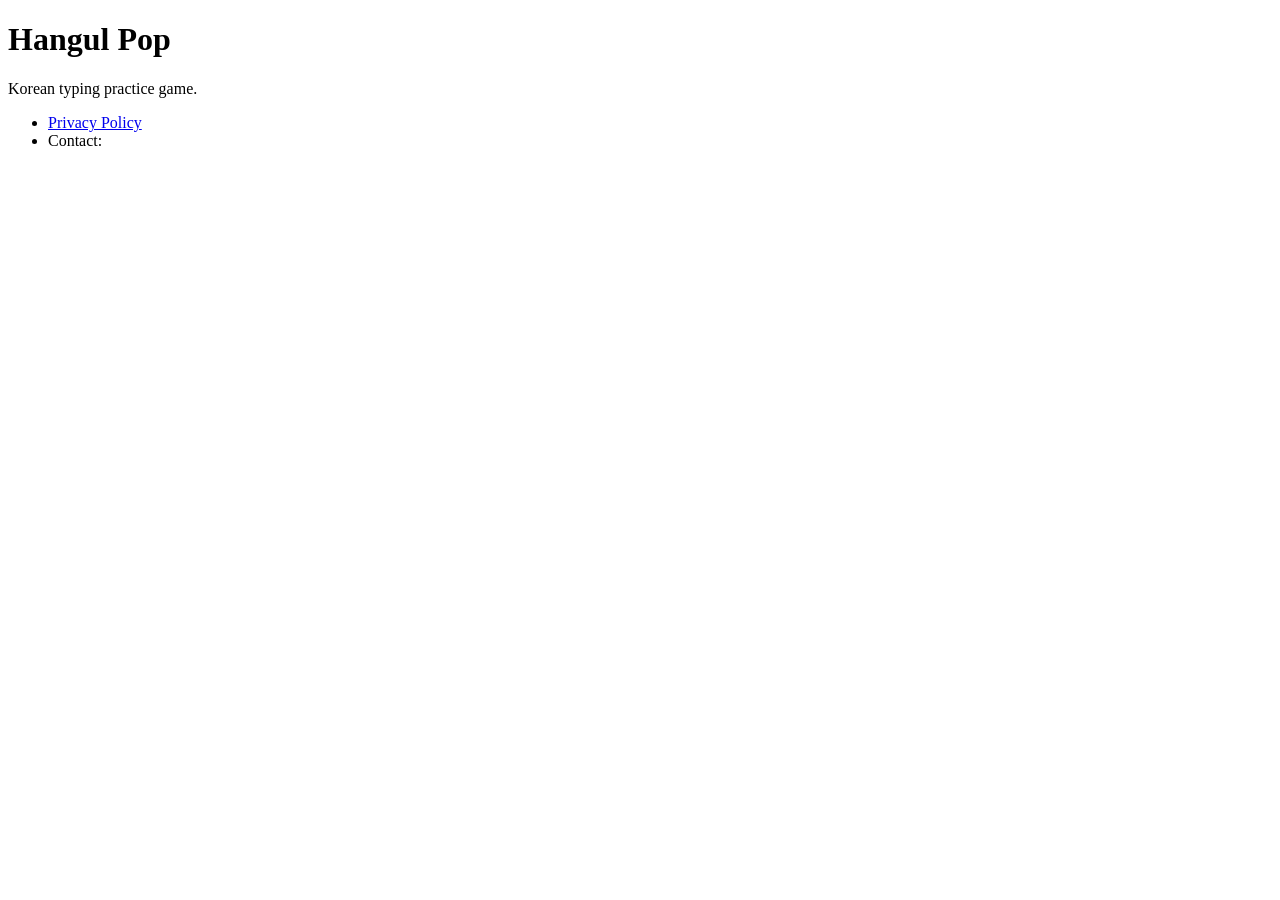
==== index.html @ 31fcd16d "Create index.html" ====
<!DOCTYPE html>
<html lang="en">
<head>
  <meta charset="utf-8">
  <meta name="viewport" content="width=device-width, initial-scale=1">
  <title>Hangul Pop — Support</title>
</head>
<body>
  <h1>Hangul Pop</h1>
  <p>Korean typing practice game.</p>
  <ul>
    <li><a href="privacy.html">Privacy Policy</a></li>
    <li>Contact: <!-- your email --></li>
  </ul>
</body>
</html>
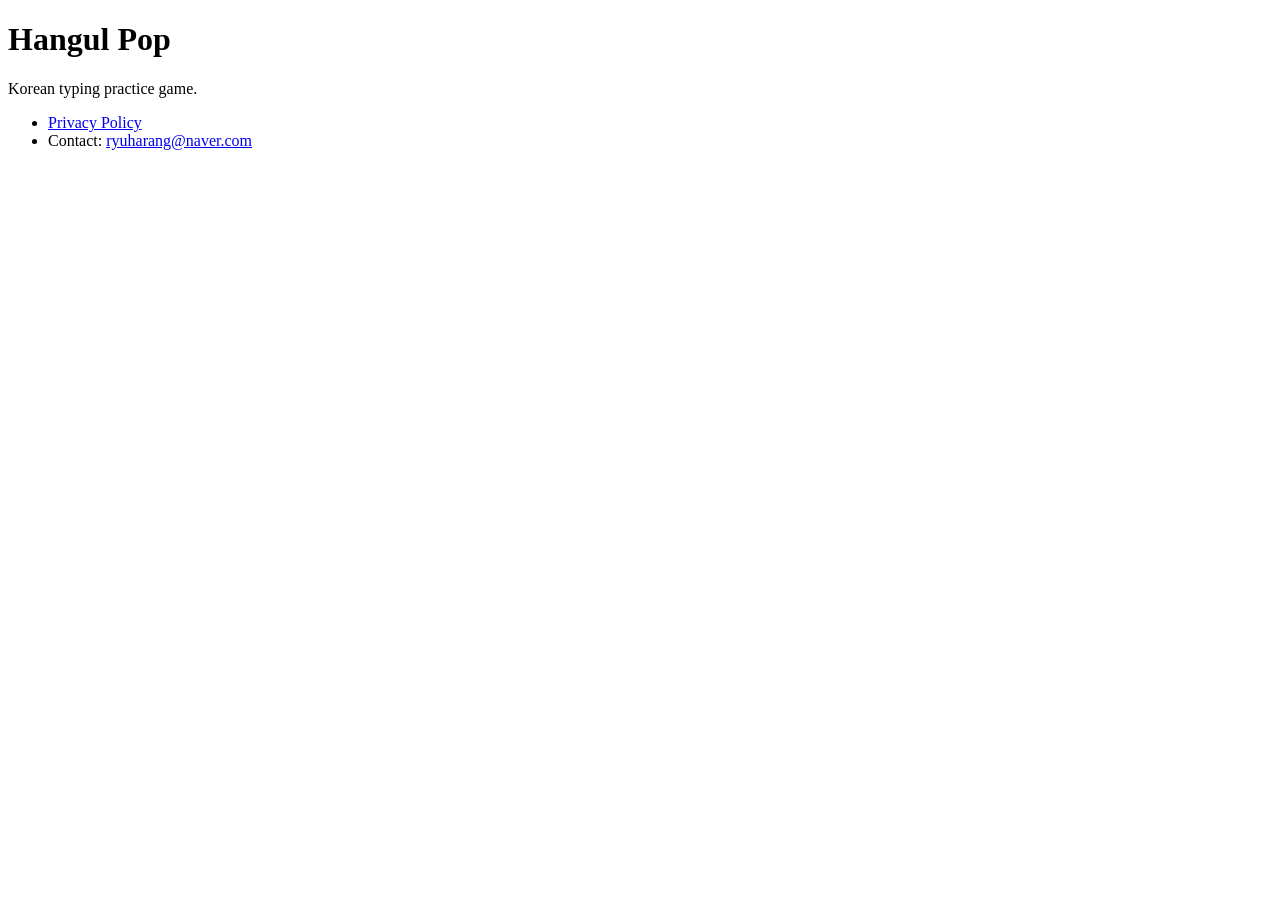
==== commit d67b3fb3: "Update index.html" ====
--- a/index.html
+++ b/index.html
@@ -10,7 +10,7 @@
   <p>Korean typing practice game.</p>
   <ul>
     <li><a href="privacy.html">Privacy Policy</a></li>
-    <li>Contact: <!-- your email --></li>
+    <li>Contact: <a href="mailto:ryuharang@naver.com">ryuharang@naver.com</a></li>
   </ul>
 </body>
 </html>
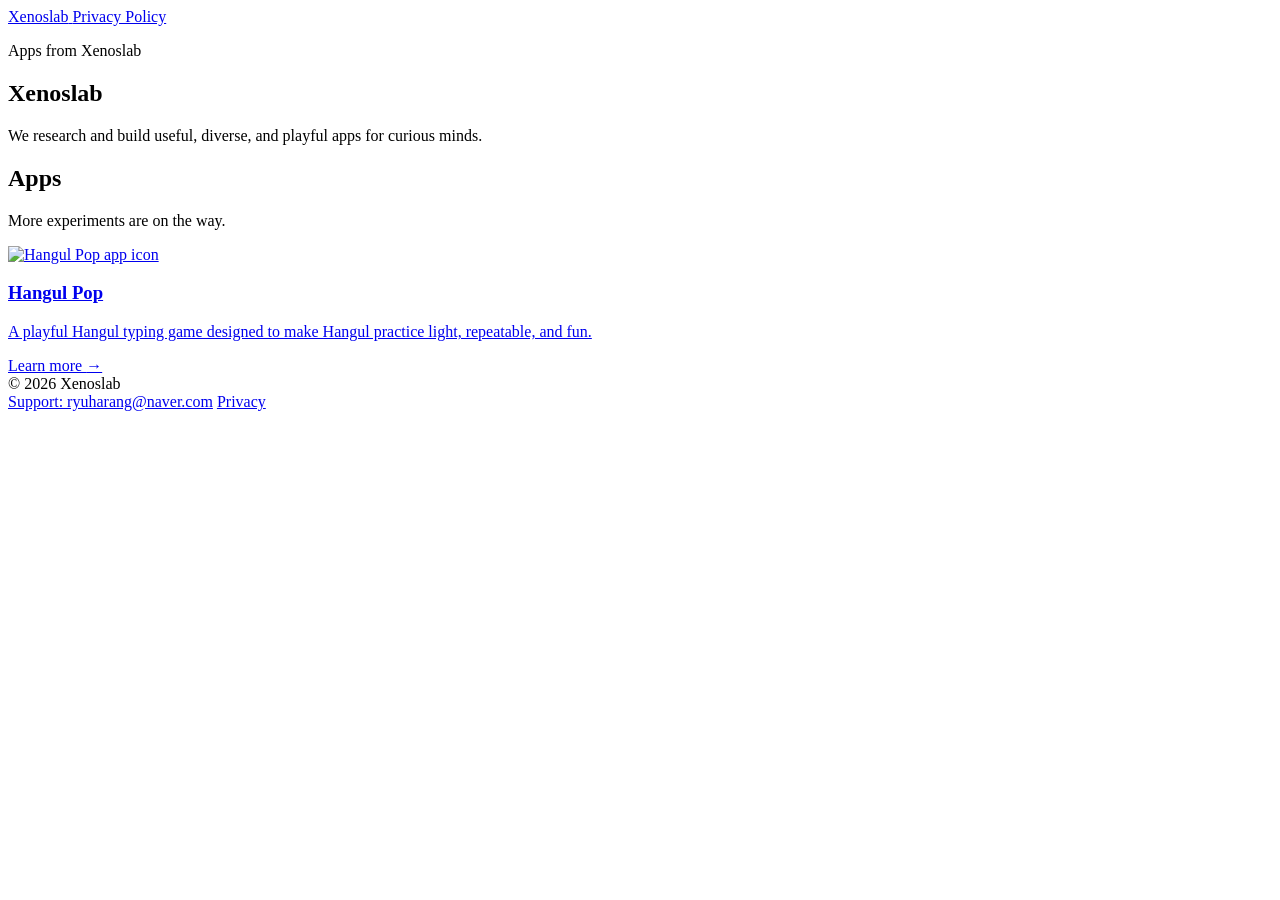
==== commit 41e268a8: "Update index.html" ====
--- a/index.html
+++ b/index.html
@@ -1,16 +1,60 @@
-<!DOCTYPE html>
+<!doctype html>
 <html lang="en">
 <head>
   <meta charset="utf-8">
   <meta name="viewport" content="width=device-width, initial-scale=1">
-  <title>Hangul Pop — Support</title>
+  <meta name="description" content="Xenoslab researches and builds useful, playful apps for curious minds.">
+  <title>Xenoslab</title>
+  <link rel="icon" href="assets/hangul-pop-icon.png">
+  <link rel="stylesheet" href="styles.css">
 </head>
 <body>
-  <h1>Hangul Pop</h1>
-  <p>Korean typing practice game.</p>
-  <ul>
-    <li><a href="privacy.html">Privacy Policy</a></li>
-    <li>Contact: <a href="mailto:ryuharang@naver.com">ryuharang@naver.com</a></li>
-  </ul>
+  <header class="site-header container" aria-label="Site header">
+    <a class="brand" href="index.html" aria-label="Xenoslab home">
+      <span class="brand-mark" aria-hidden="true"></span>
+      <span>Xenoslab</span>
+    </a>
+    <a class="header-link" href="privacy.html">Privacy Policy</a>
+  </header>
+
+  <main>
+    <section class="hero container">
+      <p class="eyebrow">Apps from Xenoslab</p>
+      <h1>Xenoslab</h1>
+      <p class="hero-copy">
+        We research and build useful, diverse, and playful apps for curious minds.
+      </p>
+    </section>
+
+    <section class="apps-section container" aria-labelledby="apps-title">
+      <div class="section-heading">
+        <h2 id="apps-title">Apps</h2>
+        <p class="section-note">More experiments are on the way.</p>
+      </div>
+
+      <div class="app-grid">
+        <a class="app-card" href="privacy.html" aria-label="Open Hangul Pop introduction and privacy policy">
+          <img class="app-icon" src="assets/hangul-pop-icon.png" alt="Hangul Pop app icon">
+          <h3>Hangul Pop</h3>
+          <p>
+            A playful Hangul typing game designed to make Hangul practice light, repeatable, and fun.
+          </p>
+          <div class="card-action" aria-hidden="true">
+            Learn more <span>→</span>
+          </div>
+        </a>
+      </div>
+    </section>
+  </main>
+
+  <footer class="site-footer">
+    <div class="footer-inner container">
+      <span>© 2026 Xenoslab</span>
+      <div class="footer-links">
+        <a class="email-link" href="mailto:ryuharang@naver.com">Support: ryuharang@naver.com</a>
+        <a class="footer-link" href="privacy.html">Privacy</a>
+      </div>
+    </div>
+  </footer>
 </body>
 </html>
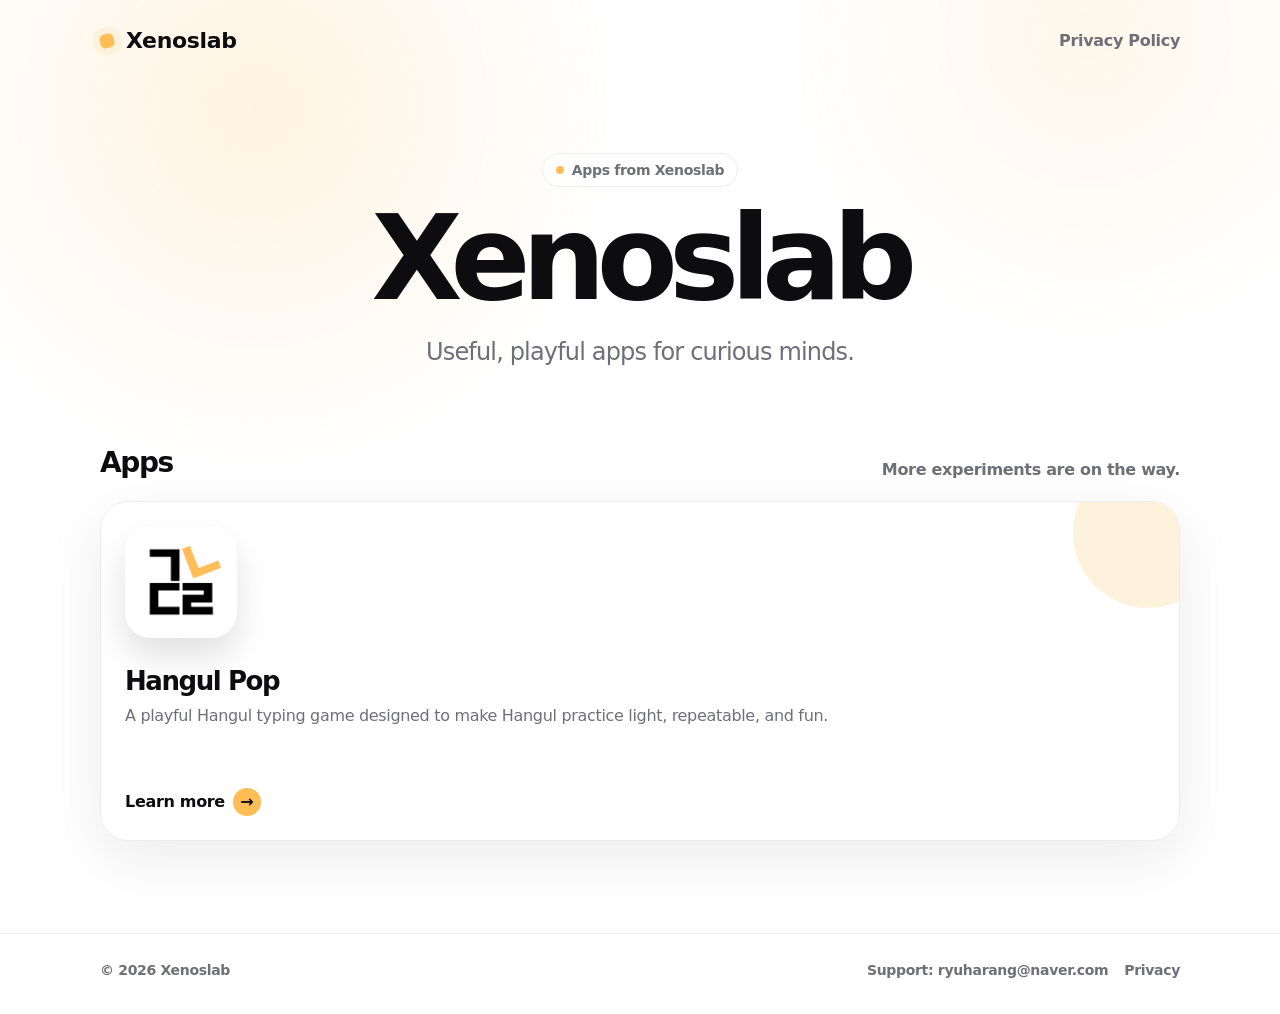
==== commit 0c2ae5fb: "Update index.html" ====
--- a/index.html
+++ b/index.html
@@ -22,7 +22,7 @@
       <p class="eyebrow">Apps from Xenoslab</p>
       <h1>Xenoslab</h1>
       <p class="hero-copy">
-        We research and build useful, diverse, and playful apps for curious minds.
+        Useful, playful apps for curious minds.
       </p>
     </section>
 
--- a/styles.css
+++ b/styles.css
@@ -0,0 +1,396 @@
+:root {
+  --bg: #ffffff;
+  --text: #0d0d0f;
+  --muted: #6f6f78;
+  --line: #ececf0;
+  --card: #f8f8fa;
+  --accent: #ffbd55;
+  --accent-soft: #fff2dc;
+  --radius-xl: 28px;
+  --radius-lg: 20px;
+  --shadow: 0 18px 60px rgba(0, 0, 0, 0.08);
+}
+
+* {
+  box-sizing: border-box;
+}
+
+html {
+  scroll-behavior: smooth;
+}
+
+body {
+  margin: 0;
+  background: var(--bg);
+  color: var(--text);
+  font-family: Inter, ui-sans-serif, system-ui, -apple-system, BlinkMacSystemFont, "Segoe UI", sans-serif;
+  letter-spacing: -0.02em;
+}
+
+body::before {
+  content: "";
+  position: fixed;
+  inset: 0;
+  pointer-events: none;
+  background:
+    radial-gradient(circle at 20% 12%, rgba(255, 189, 85, 0.18), transparent 28%),
+    radial-gradient(circle at 85% 4%, rgba(255, 189, 85, 0.12), transparent 22%);
+  z-index: -1;
+}
+
+a {
+  color: inherit;
+  text-decoration: none;
+}
+
+.container {
+  width: min(1080px, calc(100% - 40px));
+  margin: 0 auto;
+}
+
+.site-header {
+  display: flex;
+  align-items: center;
+  justify-content: space-between;
+  padding: 28px 0;
+}
+
+.brand {
+  display: inline-flex;
+  align-items: center;
+  gap: 12px;
+  font-weight: 800;
+  font-size: 22px;
+}
+
+.brand-mark {
+  width: 14px;
+  height: 14px;
+  border-radius: 5px;
+  background: var(--accent);
+  transform: rotate(-14deg);
+  box-shadow: 0 0 0 7px var(--accent-soft);
+}
+
+.header-link,
+.footer-link,
+.email-link {
+  color: var(--muted);
+  font-weight: 650;
+  transition: color 160ms ease, transform 160ms ease;
+}
+
+.header-link:hover,
+.footer-link:hover,
+.email-link:hover {
+  color: var(--text);
+}
+
+.hero {
+  padding: 72px 0 56px;
+  text-align: center;
+}
+
+.eyebrow {
+  display: inline-flex;
+  align-items: center;
+  gap: 8px;
+  margin: 0 0 18px;
+  padding: 8px 13px;
+  border: 1px solid var(--line);
+  border-radius: 999px;
+  background: rgba(255, 255, 255, 0.72);
+  color: var(--muted);
+  font-size: 14px;
+  font-weight: 700;
+}
+
+.eyebrow::before {
+  content: "";
+  width: 8px;
+  height: 8px;
+  border-radius: 999px;
+  background: var(--accent);
+}
+
+h1 {
+  margin: 0;
+  font-size: clamp(56px, 10vw, 118px);
+  line-height: 0.9;
+  font-weight: 900;
+  letter-spacing: -0.075em;
+}
+
+.hero-copy {
+  width: min(660px, 100%);
+  margin: 24px auto 0;
+  color: var(--muted);
+  font-size: clamp(19px, 2.4vw, 24px);
+  line-height: 1.45;
+  letter-spacing: -0.035em;
+}
+
+.apps-section {
+  padding: 20px 0 92px;
+}
+
+.section-heading {
+  display: flex;
+  align-items: end;
+  justify-content: space-between;
+  gap: 20px;
+  margin-bottom: 22px;
+}
+
+.section-heading h2 {
+  margin: 0;
+  font-size: 28px;
+  letter-spacing: -0.05em;
+}
+
+.section-note {
+  margin: 0;
+  color: var(--muted);
+  font-weight: 650;
+}
+
+.app-grid {
+  display: grid;
+  grid-template-columns: repeat(auto-fit, minmax(230px, 1fr));
+  gap: 18px;
+}
+
+.app-card {
+  position: relative;
+  display: flex;
+  flex-direction: column;
+  min-height: 340px;
+  padding: 24px;
+  border: 1px solid var(--line);
+  border-radius: var(--radius-xl);
+  background: rgba(255, 255, 255, 0.82);
+  box-shadow: var(--shadow);
+  overflow: hidden;
+  transition: transform 180ms ease, border-color 180ms ease, box-shadow 180ms ease;
+}
+
+.app-card:hover {
+  transform: translateY(-4px);
+  border-color: rgba(255, 189, 85, 0.7);
+  box-shadow: 0 24px 70px rgba(0, 0, 0, 0.11);
+}
+
+.app-card::after {
+  content: "";
+  position: absolute;
+  right: -44px;
+  top: -44px;
+  width: 150px;
+  height: 150px;
+  border-radius: 999px;
+  background: var(--accent-soft);
+  z-index: 0;
+}
+
+.app-icon {
+  position: relative;
+  z-index: 1;
+  width: 112px;
+  height: 112px;
+  border-radius: 26px;
+  box-shadow: 0 18px 34px rgba(0, 0, 0, 0.12);
+}
+
+.app-card h3 {
+  position: relative;
+  z-index: 1;
+  margin: 28px 0 8px;
+  font-size: 26px;
+  letter-spacing: -0.055em;
+}
+
+.app-card p {
+  position: relative;
+  z-index: 1;
+  margin: 0;
+  color: var(--muted);
+  font-size: 16px;
+  line-height: 1.55;
+}
+
+.card-action {
+  position: relative;
+  z-index: 1;
+  margin-top: auto;
+  display: inline-flex;
+  align-items: center;
+  gap: 8px;
+  padding-top: 28px;
+  font-weight: 800;
+}
+
+.card-action span {
+  display: inline-grid;
+  place-items: center;
+  width: 28px;
+  height: 28px;
+  border-radius: 999px;
+  background: var(--accent);
+}
+
+.site-footer {
+  border-top: 1px solid var(--line);
+  padding: 28px 0 36px;
+}
+
+.footer-inner {
+  display: flex;
+  align-items: center;
+  justify-content: space-between;
+  gap: 18px;
+  color: var(--muted);
+  font-size: 14px;
+  font-weight: 650;
+}
+
+.footer-links {
+  display: flex;
+  gap: 16px;
+  align-items: center;
+}
+
+.page-hero {
+  padding: 48px 0 32px;
+}
+
+.back-link {
+  display: inline-flex;
+  margin-bottom: 28px;
+  color: var(--muted);
+  font-weight: 750;
+}
+
+.product-intro {
+  display: grid;
+  grid-template-columns: 132px 1fr;
+  gap: 28px;
+  align-items: center;
+  padding: 28px;
+  border: 1px solid var(--line);
+  border-radius: var(--radius-xl);
+  background: rgba(255, 255, 255, 0.86);
+  box-shadow: var(--shadow);
+}
+
+.product-intro img {
+  width: 132px;
+  height: 132px;
+  border-radius: 30px;
+  box-shadow: 0 18px 34px rgba(0, 0, 0, 0.12);
+}
+
+.product-intro h1 {
+  font-size: clamp(42px, 7vw, 78px);
+  letter-spacing: -0.065em;
+}
+
+.product-intro p {
+  margin: 16px 0 0;
+  color: var(--muted);
+  font-size: 18px;
+  line-height: 1.6;
+}
+
+.policy {
+  padding: 26px 0 80px;
+}
+
+.policy-card {
+  padding: 34px;
+  border: 1px solid var(--line);
+  border-radius: var(--radius-xl);
+  background: rgba(255, 255, 255, 0.9);
+}
+
+.policy-card h2 {
+  margin: 0 0 8px;
+  font-size: 34px;
+  letter-spacing: -0.055em;
+}
+
+.updated {
+  margin: 0 0 28px;
+  color: var(--muted);
+  font-weight: 700;
+}
+
+.policy-section {
+  padding: 22px 0;
+  border-top: 1px solid var(--line);
+}
+
+.policy-section:first-of-type {
+  border-top: 0;
+}
+
+.policy-section h3 {
+  margin: 0 0 12px;
+  font-size: 20px;
+  letter-spacing: -0.035em;
+}
+
+.policy-section p,
+.policy-section li {
+  color: var(--muted);
+  line-height: 1.7;
+}
+
+.policy-section ul {
+  margin: 0;
+  padding-left: 20px;
+}
+
+.korean-policy {
+  margin-top: 34px;
+  padding-top: 34px;
+  border-top: 2px solid var(--text);
+}
+
+@media (max-width: 720px) {
+  .container {
+    width: min(100% - 28px, 1080px);
+  }
+
+  .site-header {
+    padding: 22px 0;
+  }
+
+  .hero {
+    padding: 50px 0 40px;
+  }
+
+  .section-heading,
+  .footer-inner {
+    align-items: flex-start;
+    flex-direction: column;
+  }
+
+  .app-card {
+    min-height: 310px;
+  }
+
+  .product-intro {
+    grid-template-columns: 1fr;
+    padding: 22px;
+  }
+
+  .product-intro img {
+    width: 110px;
+    height: 110px;
+    border-radius: 26px;
+  }
+
+  .policy-card {
+    padding: 24px;
+  }
+}
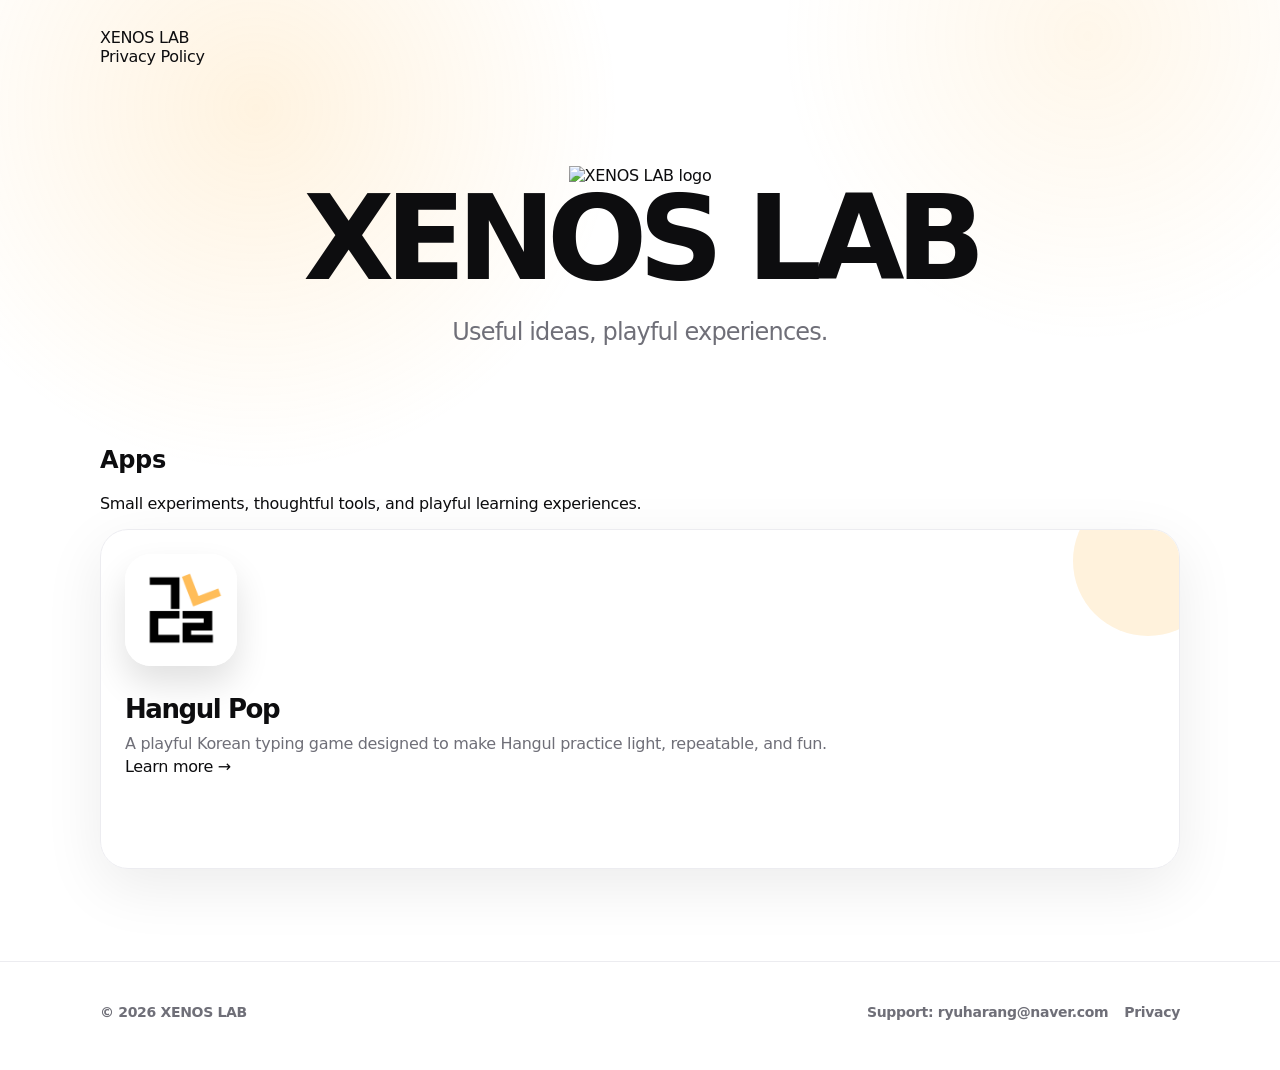
==== commit a42af780: "Update index.html" ====
--- a/index.html
+++ b/index.html
@@ -3,56 +3,61 @@
 <head>
   <meta charset="utf-8">
   <meta name="viewport" content="width=device-width, initial-scale=1">
-  <meta name="description" content="Xenoslab researches and builds useful, playful apps for curious minds.">
-  <title>Xenoslab</title>
+  <title>XENOS LAB</title>
+  <meta name="description" content="XENOS LAB builds useful, playful apps in a clean and thoughtful way.">
   <link rel="icon" href="assets/hangul-pop-icon.png">
-  <link rel="stylesheet" href="styles.css">
+  <link rel="stylesheet" href="style.css">
 </head>
 <body>
-  <header class="site-header container" aria-label="Site header">
-    <a class="brand" href="index.html" aria-label="Xenoslab home">
-      <span class="brand-mark" aria-hidden="true"></span>
-      <span>Xenoslab</span>
-    </a>
-    <a class="header-link" href="privacy.html">Privacy Policy</a>
+  <header class="site-header">
+    <div class="container header-inner">
+      <a class="brand-text" href="index.html">XENOS LAB</a>
+      <nav class="header-nav">
+        <a href="privacy.html">Privacy Policy</a>
+      </nav>
+    </div>
   </header>
 
   <main>
-    <section class="hero container">
-      <p class="eyebrow">Apps from Xenoslab</p>
-      <h1>Xenoslab</h1>
-      <p class="hero-copy">
-        Useful, playful apps for curious minds.
-      </p>
+    <section class="hero">
+      <div class="container hero-inner">
+        <img class="hero-logo" src="assets/xenoslab-logo.png" alt="XENOS LAB logo">
+        <h1>XENOS LAB</h1>
+        <p class="hero-copy">
+          Useful ideas, playful experiences.
+        </p>
+      </div>
     </section>
 
-    <section class="apps-section container" aria-labelledby="apps-title">
-      <div class="section-heading">
-        <h2 id="apps-title">Apps</h2>
-        <p class="section-note">More experiments are on the way.</p>
-      </div>
+    <section class="apps-section">
+      <div class="container">
+        <div class="section-head">
+          <h2>Apps</h2>
+          <p>Small experiments, thoughtful tools, and playful learning experiences.</p>
+        </div>
 
-      <div class="app-grid">
-        <a class="app-card" href="privacy.html" aria-label="Open Hangul Pop introduction and privacy policy">
-          <img class="app-icon" src="assets/hangul-pop-icon.png" alt="Hangul Pop app icon">
-          <h3>Hangul Pop</h3>
-          <p>
-            A playful Hangul typing game designed to make Hangul practice light, repeatable, and fun.
-          </p>
-          <div class="card-action" aria-hidden="true">
-            Learn more <span>→</span>
-          </div>
-        </a>
+        <div class="apps-grid">
+          <a class="app-card" href="privacy.html" aria-label="Open Hangul Pop">
+            <img class="app-icon" src="assets/hangul-pop-icon.png" alt="Hangul Pop app icon">
+            <div class="app-card-body">
+              <h3>Hangul Pop</h3>
+              <p>
+                A playful Korean typing game designed to make Hangul practice light, repeatable, and fun.
+              </p>
+              <span class="card-link">Learn more →</span>
+            </div>
+          </a>
+        </div>
       </div>
     </section>
   </main>
 
   <footer class="site-footer">
-    <div class="footer-inner container">
-      <span>© 2026 Xenoslab</span>
+    <div class="container footer-inner">
+      <p>© 2026 XENOS LAB</p>
       <div class="footer-links">
-        <a class="email-link" href="mailto:ryuharang@naver.com">Support: ryuharang@naver.com</a>
-        <a class="footer-link" href="privacy.html">Privacy</a>
+        <a href="mailto:ryuharang@naver.com">Support: ryuharang@naver.com</a>
+        <a href="privacy.html">Privacy</a>
       </div>
     </div>
   </footer>
--- a/style.css
+++ b/style.css
@@ -0,0 +1,396 @@
+:root {
+  --bg: #ffffff;
+  --text: #0d0d0f;
+  --muted: #6f6f78;
+  --line: #ececf0;
+  --card: #f8f8fa;
+  --accent: #ffbd55;
+  --accent-soft: #fff2dc;
+  --radius-xl: 28px;
+  --radius-lg: 20px;
+  --shadow: 0 18px 60px rgba(0, 0, 0, 0.08);
+}
+
+* {
+  box-sizing: border-box;
+}
+
+html {
+  scroll-behavior: smooth;
+}
+
+body {
+  margin: 0;
+  background: var(--bg);
+  color: var(--text);
+  font-family: Inter, ui-sans-serif, system-ui, -apple-system, BlinkMacSystemFont, "Segoe UI", sans-serif;
+  letter-spacing: -0.02em;
+}
+
+body::before {
+  content: "";
+  position: fixed;
+  inset: 0;
+  pointer-events: none;
+  background:
+    radial-gradient(circle at 20% 12%, rgba(255, 189, 85, 0.18), transparent 28%),
+    radial-gradient(circle at 85% 4%, rgba(255, 189, 85, 0.12), transparent 22%);
+  z-index: -1;
+}
+
+a {
+  color: inherit;
+  text-decoration: none;
+}
+
+.container {
+  width: min(1080px, calc(100% - 40px));
+  margin: 0 auto;
+}
+
+.site-header {
+  display: flex;
+  align-items: center;
+  justify-content: space-between;
+  padding: 28px 0;
+}
+
+.brand {
+  display: inline-flex;
+  align-items: center;
+  gap: 12px;
+  font-weight: 800;
+  font-size: 22px;
+}
+
+.brand-mark {
+  width: 14px;
+  height: 14px;
+  border-radius: 5px;
+  background: var(--accent);
+  transform: rotate(-14deg);
+  box-shadow: 0 0 0 7px var(--accent-soft);
+}
+
+.header-link,
+.footer-link,
+.email-link {
+  color: var(--muted);
+  font-weight: 650;
+  transition: color 160ms ease, transform 160ms ease;
+}
+
+.header-link:hover,
+.footer-link:hover,
+.email-link:hover {
+  color: var(--text);
+}
+
+.hero {
+  padding: 72px 0 56px;
+  text-align: center;
+}
+
+.eyebrow {
+  display: inline-flex;
+  align-items: center;
+  gap: 8px;
+  margin: 0 0 18px;
+  padding: 8px 13px;
+  border: 1px solid var(--line);
+  border-radius: 999px;
+  background: rgba(255, 255, 255, 0.72);
+  color: var(--muted);
+  font-size: 14px;
+  font-weight: 700;
+}
+
+.eyebrow::before {
+  content: "";
+  width: 8px;
+  height: 8px;
+  border-radius: 999px;
+  background: var(--accent);
+}
+
+h1 {
+  margin: 0;
+  font-size: clamp(56px, 10vw, 118px);
+  line-height: 0.9;
+  font-weight: 900;
+  letter-spacing: -0.075em;
+}
+
+.hero-copy {
+  width: min(660px, 100%);
+  margin: 24px auto 0;
+  color: var(--muted);
+  font-size: clamp(19px, 2.4vw, 24px);
+  line-height: 1.45;
+  letter-spacing: -0.035em;
+}
+
+.apps-section {
+  padding: 20px 0 92px;
+}
+
+.section-heading {
+  display: flex;
+  align-items: end;
+  justify-content: space-between;
+  gap: 20px;
+  margin-bottom: 22px;
+}
+
+.section-heading h2 {
+  margin: 0;
+  font-size: 28px;
+  letter-spacing: -0.05em;
+}
+
+.section-note {
+  margin: 0;
+  color: var(--muted);
+  font-weight: 650;
+}
+
+.app-grid {
+  display: grid;
+  grid-template-columns: repeat(auto-fit, minmax(230px, 1fr));
+  gap: 18px;
+}
+
+.app-card {
+  position: relative;
+  display: flex;
+  flex-direction: column;
+  min-height: 340px;
+  padding: 24px;
+  border: 1px solid var(--line);
+  border-radius: var(--radius-xl);
+  background: rgba(255, 255, 255, 0.82);
+  box-shadow: var(--shadow);
+  overflow: hidden;
+  transition: transform 180ms ease, border-color 180ms ease, box-shadow 180ms ease;
+}
+
+.app-card:hover {
+  transform: translateY(-4px);
+  border-color: rgba(255, 189, 85, 0.7);
+  box-shadow: 0 24px 70px rgba(0, 0, 0, 0.11);
+}
+
+.app-card::after {
+  content: "";
+  position: absolute;
+  right: -44px;
+  top: -44px;
+  width: 150px;
+  height: 150px;
+  border-radius: 999px;
+  background: var(--accent-soft);
+  z-index: 0;
+}
+
+.app-icon {
+  position: relative;
+  z-index: 1;
+  width: 112px;
+  height: 112px;
+  border-radius: 26px;
+  box-shadow: 0 18px 34px rgba(0, 0, 0, 0.12);
+}
+
+.app-card h3 {
+  position: relative;
+  z-index: 1;
+  margin: 28px 0 8px;
+  font-size: 26px;
+  letter-spacing: -0.055em;
+}
+
+.app-card p {
+  position: relative;
+  z-index: 1;
+  margin: 0;
+  color: var(--muted);
+  font-size: 16px;
+  line-height: 1.55;
+}
+
+.card-action {
+  position: relative;
+  z-index: 1;
+  margin-top: auto;
+  display: inline-flex;
+  align-items: center;
+  gap: 8px;
+  padding-top: 28px;
+  font-weight: 800;
+}
+
+.card-action span {
+  display: inline-grid;
+  place-items: center;
+  width: 28px;
+  height: 28px;
+  border-radius: 999px;
+  background: var(--accent);
+}
+
+.site-footer {
+  border-top: 1px solid var(--line);
+  padding: 28px 0 36px;
+}
+
+.footer-inner {
+  display: flex;
+  align-items: center;
+  justify-content: space-between;
+  gap: 18px;
+  color: var(--muted);
+  font-size: 14px;
+  font-weight: 650;
+}
+
+.footer-links {
+  display: flex;
+  gap: 16px;
+  align-items: center;
+}
+
+.page-hero {
+  padding: 48px 0 32px;
+}
+
+.back-link {
+  display: inline-flex;
+  margin-bottom: 28px;
+  color: var(--muted);
+  font-weight: 750;
+}
+
+.product-intro {
+  display: grid;
+  grid-template-columns: 132px 1fr;
+  gap: 28px;
+  align-items: center;
+  padding: 28px;
+  border: 1px solid var(--line);
+  border-radius: var(--radius-xl);
+  background: rgba(255, 255, 255, 0.86);
+  box-shadow: var(--shadow);
+}
+
+.product-intro img {
+  width: 132px;
+  height: 132px;
+  border-radius: 30px;
+  box-shadow: 0 18px 34px rgba(0, 0, 0, 0.12);
+}
+
+.product-intro h1 {
+  font-size: clamp(42px, 7vw, 78px);
+  letter-spacing: -0.065em;
+}
+
+.product-intro p {
+  margin: 16px 0 0;
+  color: var(--muted);
+  font-size: 18px;
+  line-height: 1.6;
+}
+
+.policy {
+  padding: 26px 0 80px;
+}
+
+.policy-card {
+  padding: 34px;
+  border: 1px solid var(--line);
+  border-radius: var(--radius-xl);
+  background: rgba(255, 255, 255, 0.9);
+}
+
+.policy-card h2 {
+  margin: 0 0 8px;
+  font-size: 34px;
+  letter-spacing: -0.055em;
+}
+
+.updated {
+  margin: 0 0 28px;
+  color: var(--muted);
+  font-weight: 700;
+}
+
+.policy-section {
+  padding: 22px 0;
+  border-top: 1px solid var(--line);
+}
+
+.policy-section:first-of-type {
+  border-top: 0;
+}
+
+.policy-section h3 {
+  margin: 0 0 12px;
+  font-size: 20px;
+  letter-spacing: -0.035em;
+}
+
+.policy-section p,
+.policy-section li {
+  color: var(--muted);
+  line-height: 1.7;
+}
+
+.policy-section ul {
+  margin: 0;
+  padding-left: 20px;
+}
+
+.korean-policy {
+  margin-top: 34px;
+  padding-top: 34px;
+  border-top: 2px solid var(--text);
+}
+
+@media (max-width: 720px) {
+  .container {
+    width: min(100% - 28px, 1080px);
+  }
+
+  .site-header {
+    padding: 22px 0;
+  }
+
+  .hero {
+    padding: 50px 0 40px;
+  }
+
+  .section-heading,
+  .footer-inner {
+    align-items: flex-start;
+    flex-direction: column;
+  }
+
+  .app-card {
+    min-height: 310px;
+  }
+
+  .product-intro {
+    grid-template-columns: 1fr;
+    padding: 22px;
+  }
+
+  .product-intro img {
+    width: 110px;
+    height: 110px;
+    border-radius: 26px;
+  }
+
+  .policy-card {
+    padding: 24px;
+  }
+}
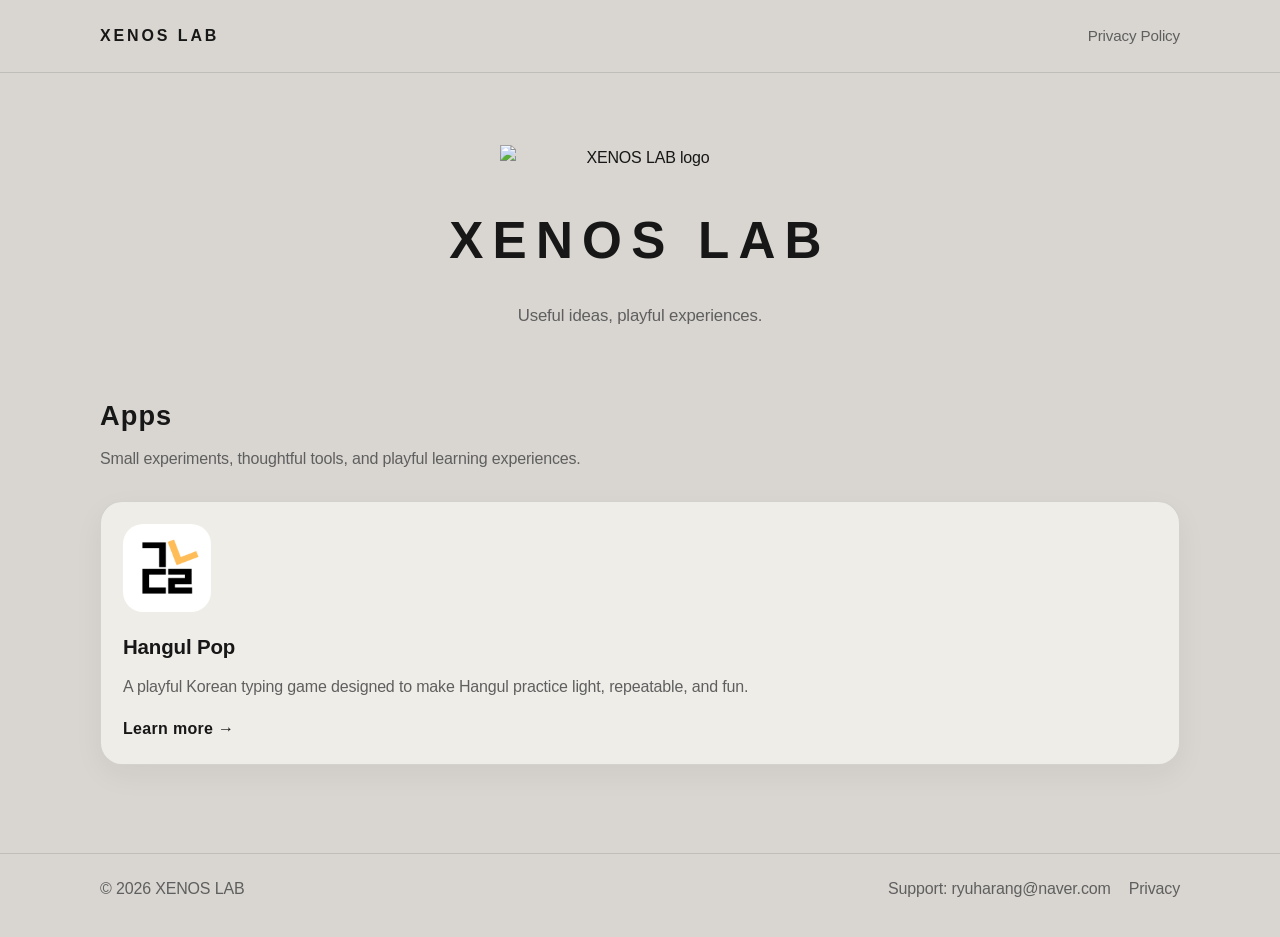
==== commit 16335952: "Update index.html" ====
--- a/index.html
+++ b/index.html
@@ -6,7 +6,7 @@
   <title>XENOS LAB</title>
   <meta name="description" content="XENOS LAB builds useful, playful apps in a clean and thoughtful way.">
   <link rel="icon" href="assets/hangul-pop-icon.png">
-  <link rel="stylesheet" href="style.css">
+  <link rel="stylesheet" href="styles.css">
 </head>
 <body>
   <header class="site-header">
--- a/styles.css
+++ b/styles.css
@@ -0,0 +1,338 @@
+:root {
+  --bg: #d9d6d1;
+  --surface: #e5e2dd;
+  --surface-2: #efede8;
+  --text: #171717;
+  --muted: #5f5f5f;
+  --line: rgba(23, 23, 23, 0.12);
+  --line-strong: rgba(23, 23, 23, 0.22);
+  --shadow: 0 10px 30px rgba(0, 0, 0, 0.05);
+  --radius: 22px;
+  --max-width: 1080px;
+}
+
+* {
+  box-sizing: border-box;
+}
+
+html {
+  scroll-behavior: smooth;
+}
+
+body {
+  margin: 0;
+  background: var(--bg);
+  color: var(--text);
+  font-family:
+    "Apple SD Gothic Neo",
+    "Malgun Gothic",
+    "Noto Sans KR",
+    "Segoe UI",
+    Arial,
+    sans-serif;
+  line-height: 1.65;
+  letter-spacing: -0.01em;
+}
+
+img {
+  display: block;
+  max-width: 100%;
+}
+
+a {
+  color: inherit;
+  text-decoration: none;
+}
+
+.container {
+  width: min(calc(100% - 48px), var(--max-width));
+  margin: 0 auto;
+}
+
+/* Header */
+.site-header {
+  position: sticky;
+  top: 0;
+  z-index: 20;
+  background: rgba(217, 214, 209, 0.88);
+  backdrop-filter: blur(10px);
+  border-bottom: 1px solid var(--line);
+}
+
+.header-inner {
+  display: flex;
+  align-items: center;
+  justify-content: space-between;
+  min-height: 72px;
+}
+
+.brand-text {
+  font-size: 1rem;
+  font-weight: 700;
+  letter-spacing: 0.18em;
+}
+
+.header-nav {
+  display: flex;
+  gap: 20px;
+}
+
+.header-nav a {
+  font-size: 0.95rem;
+  color: var(--muted);
+}
+
+.header-nav a:hover {
+  color: var(--text);
+}
+
+/* Hero */
+.hero {
+  padding: 72px 0 40px;
+}
+
+.hero-inner {
+  text-align: center;
+}
+
+.hero-logo {
+  width: min(280px, 60vw);
+  margin: 0 auto 28px;
+}
+
+.hero h1 {
+  margin: 0;
+  font-size: clamp(2rem, 4vw, 3.2rem);
+  font-weight: 800;
+  letter-spacing: 0.18em;
+}
+
+.hero-copy {
+  max-width: 620px;
+  margin: 18px auto 0;
+  font-size: 1.05rem;
+  color: var(--muted);
+}
+
+/* Apps */
+.apps-section {
+  padding: 24px 0 88px;
+}
+
+.section-head {
+  margin-bottom: 28px;
+}
+
+.section-head h2 {
+  margin: 0 0 8px;
+  font-size: 1.7rem;
+  font-weight: 800;
+  letter-spacing: 0.04em;
+}
+
+.section-head p {
+  margin: 0;
+  color: var(--muted);
+}
+
+.apps-grid {
+  display: grid;
+  grid-template-columns: repeat(auto-fit, minmax(270px, 1fr));
+  gap: 20px;
+}
+
+.app-card {
+  display: block;
+  background: var(--surface-2);
+  border: 1px solid var(--line);
+  border-radius: var(--radius);
+  padding: 22px;
+  box-shadow: var(--shadow);
+  transition: transform 0.18s ease, border-color 0.18s ease, box-shadow 0.18s ease;
+}
+
+.app-card:hover {
+  transform: translateY(-4px);
+  border-color: var(--line-strong);
+  box-shadow: 0 16px 34px rgba(0, 0, 0, 0.08);
+}
+
+.app-icon {
+  width: 88px;
+  height: 88px;
+  border-radius: 20px;
+  margin-bottom: 18px;
+  background: #dcd9d4;
+  object-fit: cover;
+}
+
+.app-card-body h3 {
+  margin: 0 0 10px;
+  font-size: 1.28rem;
+  font-weight: 800;
+}
+
+.app-card-body p {
+  margin: 0 0 16px;
+  color: var(--muted);
+}
+
+.card-link {
+  display: inline-block;
+  font-weight: 700;
+  letter-spacing: 0.02em;
+}
+
+/* Subpage */
+.subpage-main {
+  padding: 44px 0 80px;
+}
+
+.app-detail-card,
+.policy-card {
+  background: var(--surface-2);
+  border: 1px solid var(--line);
+  border-radius: var(--radius);
+  box-shadow: var(--shadow);
+}
+
+.app-detail-card {
+  padding: 28px;
+  margin-bottom: 24px;
+}
+
+.app-detail-top {
+  display: flex;
+  align-items: flex-start;
+  gap: 22px;
+}
+
+.app-detail-icon {
+  width: 96px;
+  height: 96px;
+  border-radius: 24px;
+  object-fit: cover;
+  background: #dcd9d4;
+  flex-shrink: 0;
+}
+
+.detail-label {
+  margin: 0 0 8px;
+  color: var(--muted);
+  text-transform: uppercase;
+  letter-spacing: 0.12em;
+  font-size: 0.82rem;
+  font-weight: 700;
+}
+
+.app-detail-card h1 {
+  margin: 0 0 10px;
+  font-size: clamp(1.8rem, 3.5vw, 2.6rem);
+  letter-spacing: 0.02em;
+}
+
+.detail-copy {
+  margin: 0;
+  color: var(--muted);
+}
+
+.policy-card {
+  padding: 32px 28px;
+}
+
+.policy-card h2 {
+  margin: 0 0 8px;
+  font-size: 1.8rem;
+}
+
+.policy-card h3 {
+  margin: 28px 0 10px;
+  font-size: 1.1rem;
+}
+
+.policy-card p,
+.policy-card li {
+  color: #2a2a2a;
+}
+
+.policy-card ul {
+  padding-left: 20px;
+}
+
+.updated {
+  color: var(--muted);
+}
+
+.policy-card hr {
+  border: 0;
+  border-top: 1px solid var(--line);
+  margin: 32px 0;
+}
+
+/* Footer */
+.site-footer {
+  border-top: 1px solid var(--line);
+  padding: 22px 0 34px;
+}
+
+.footer-inner {
+  display: flex;
+  justify-content: space-between;
+  align-items: center;
+  gap: 18px;
+  flex-wrap: wrap;
+}
+
+.footer-inner p {
+  margin: 0;
+  color: var(--muted);
+}
+
+.footer-links {
+  display: flex;
+  gap: 18px;
+  flex-wrap: wrap;
+}
+
+.footer-links a {
+  color: var(--muted);
+}
+
+.footer-links a:hover {
+  color: var(--text);
+}
+
+/* Responsive */
+@media (max-width: 720px) {
+  .container {
+    width: min(calc(100% - 32px), var(--max-width));
+  }
+
+  .hero {
+    padding-top: 56px;
+  }
+
+  .header-inner {
+    min-height: 64px;
+  }
+
+  .brand-text {
+    font-size: 0.95rem;
+    letter-spacing: 0.14em;
+  }
+
+  .app-detail-top {
+    flex-direction: column;
+  }
+
+  .app-detail-icon {
+    width: 84px;
+    height: 84px;
+  }
+
+  .policy-card,
+  .app-detail-card,
+  .app-card {
+    border-radius: 18px;
+  }
+}
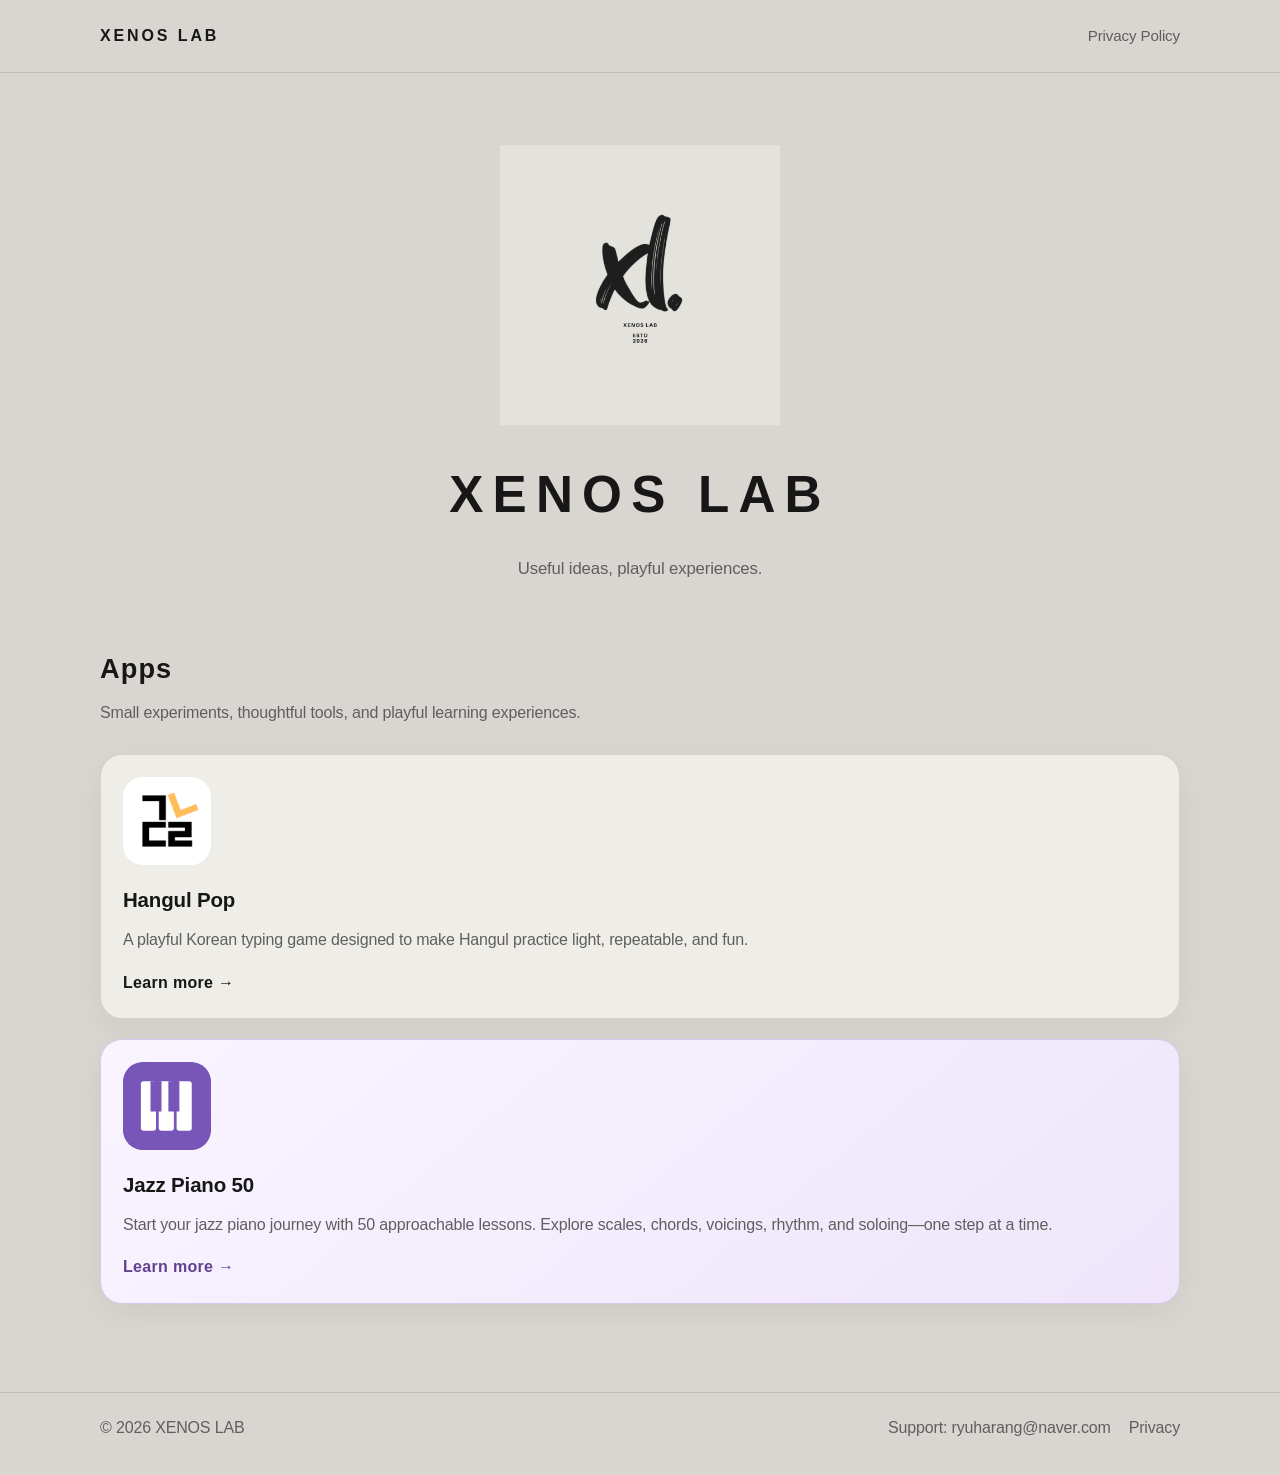
==== commit 1e1c6200: "Add Jazz Piano 50 app introduction and bilingual privacy policy" ====
--- a/index.html
+++ b/index.html
@@ -7,8 +7,9 @@
   <meta name="description" content="XENOS LAB builds useful, playful apps in a clean and thoughtful way.">
   <link rel="icon" href="assets/hangul-pop-icon.png">
   <link rel="stylesheet" href="styles.css">
+  <link rel="stylesheet" href="jazz-piano-50.css">
 </head>
-<body>
+<body class="app-directory">
   <header class="site-header">
     <div class="container header-inner">
       <a class="brand-text" href="index.html">XENOS LAB</a>
@@ -47,6 +48,16 @@
               <span class="card-link">Learn more →</span>
             </div>
           </a>
+          <a class="app-card jazz-card" href="jazz-piano-50.html" aria-label="Learn about Jazz Piano 50">
+            <img class="app-icon" src="assets/jazz-piano-50-icon.svg" alt="Jazz Piano 50 app icon" width="88" height="88">
+            <div class="app-card-body">
+              <h3>Jazz Piano 50</h3>
+              <p>
+                Start your jazz piano journey with 50 approachable lessons. Explore scales, chords, voicings, rhythm, and soloing—one step at a time.
+              </p>
+              <span class="card-link">Learn more →</span>
+            </div>
+          </a>
         </div>
       </div>
     </section>
@@ -63,3 +74,4 @@
   </footer>
 </body>
 </html>
+
--- a/jazz-piano-50.css
+++ b/jazz-piano-50.css
@@ -0,0 +1,71 @@
+.app-directory .apps-grid { grid-template-columns: 1fr; }
+.jazz-card { background: linear-gradient(140deg, #f9f5ff, #eee5fa); border-color: #d7c8eb; }
+.jazz-card .card-link { color: #644091; }
+.jazz-card .app-icon { background: #7855b8; }
+.jazz-page { --bg: #f6f2fb; --text: #282035; --muted: #6a5e77; --line: #e4dbee; --surface-2: #fff; --max-width: 1040px; background: var(--bg); color: var(--text); }
+.jazz-page .site-header { background: rgba(246, 242, 251, .95); }
+.jazz-page [lang="ko"] { word-break: keep-all; overflow-wrap: break-word; }
+.jazz-wordmark { display: inline-flex; align-items: center; gap: 11px; font-size: 1.05rem; font-weight: 650; }
+.jazz-wordmark img { border-radius: 10px; }
+.jazz-wordmark strong { color: #7855b8; }
+.language-switch { display: inline-flex; align-items: center; padding: 4px; gap: 2px; border: 1px solid #d9cbe9; border-radius: 999px; background: #fff; }
+.language-switch a { padding: 5px 12px; color: #6a5e77; font-size: .84rem; border-radius: 999px; }
+.language-switch a[aria-current] { background: #7855b8; color: #fff; }
+.jazz-hero { padding: 84px 0 66px; background: radial-gradient(ellipse at 85% 10%, #e4d6f8 0, transparent 64%); }
+.jazz-eyebrow { color: #7855b8; font-size: .78rem; letter-spacing: .14em; font-weight: 750; margin: 0 0 20px; }
+.jazz-hero h1 { font-size: clamp(2.5rem, 6vw, 4.5rem); line-height: 1.18; letter-spacing: -.045em; margin: 0 0 24px; font-weight: 800; }
+.jazz-lead { max-width: 730px; font-size: clamp(1.05rem, 2vw, 1.3rem); line-height: 1.75; color: #574965; }
+.jazz-challenge { max-width: 620px; color: var(--muted); font-size: .96rem; line-height: 1.8; }
+.jazz-hero-signature { display: flex; align-items: center; gap: 14px; margin-top: 34px; font-size: 1.1rem; font-weight: 650; }
+.jazz-hero-signature img { border-radius: 15px; }
+.jazz-hero-signature small { display: block; font-size: .82rem; font-weight: 450; color: var(--muted); margin-top: 2px; }
+.jazz-pillars { display: grid; grid-template-columns: repeat(3, 1fr); gap: 16px; padding-bottom: 72px; }
+.jazz-pillars article { border: 1px solid var(--line); background: #fff; border-radius: 22px; padding: 28px; }
+.jazz-step { display: inline-block; color: #7855b8; font-size: .8rem; font-weight: 750; letter-spacing: .1em; margin-bottom: 14px; }
+.jazz-pillars h2 { font-size: 1.16rem; line-height: 1.4; margin: 0 0 12px; }
+.jazz-pillars p { font-size: .95rem; color: var(--muted); margin: 0; line-height: 1.8; }
+.jazz-journey { padding-top: 12px; padding-bottom: 72px; }
+.jazz-journey h2, .jazz-practice h2, .jazz-support h2 { margin: 0 0 16px; font-size: clamp(1.6rem, 3vw, 2.15rem); line-height: 1.4; letter-spacing: -.025em; }
+.jazz-journey > p:not(.jazz-eyebrow), .jazz-practice p, .jazz-support p { max-width: 780px; color: var(--muted); line-height: 1.85; }
+.jazz-topics { list-style: none; padding: 0; display: flex; gap: 10px; flex-wrap: wrap; margin: 28px 0 0; }
+.jazz-topics li { padding: 10px 19px; border: 1px solid #ded0ee; color: #64468a; border-radius: 999px; background: #efe7f8; font-size: .93rem; }
+.jazz-practice { border-top: 1px solid var(--line); padding-top: 54px; padding-bottom: 44px; }
+.jazz-support { border-top: 1px solid var(--line); padding-top: 44px; padding-bottom: 30px; }
+.jazz-support a, .jazz-back { color: #6c459d; font-weight: 600; }
+.jazz-policy-links { display: flex; gap: 14px 30px; flex-wrap: wrap; margin-top: 24px; }
+.jazz-back { display: block; padding-top: 12px; padding-bottom: 42px; font-size: .95rem; }
+.jazz-policy-container { max-width: 900px; padding-top: 38px; padding-bottom: 70px; }
+.jazz-policy-container > [data-locale] > .jazz-back { padding-bottom: 22px; }
+.legal-document { background: #fff; border: 1px solid var(--line); border-radius: 24px; padding: 42px; overflow-wrap: anywhere; }
+.legal-document .legal-brand { color: #7855b8; font-weight: 700; font-size: .88rem; margin: 0 0 10px; }
+.legal-document h1 { font-size: clamp(1.8rem, 4vw, 2.5rem); line-height: 1.25; margin: 0 0 18px; }
+.legal-document header { border-bottom: 1px solid var(--line); padding-bottom: 20px; margin-bottom: 30px; }
+.legal-document h2 { font-size: 1.2rem; line-height: 1.5; margin: 0 0 14px; }
+.legal-document section { margin: 0 0 36px; scroll-margin-top: 96px; }
+.legal-document p, .legal-document li { font-size: .97rem; line-height: 1.85; color: #53485e; }
+.legal-document li { margin-bottom: 13px; }
+.legal-document ul { padding-left: 22px; }
+.legal-document a { color: #6c459d; text-decoration: underline; text-underline-offset: 3px; }
+.legal-document .legal-sources { font-size: .82rem; }
+.legal-document footer { border-top: 1px solid var(--line); padding-top: 18px; }
+.legal-action a { font-weight: 650; }
+.skip-link { position: absolute; top: -100px; left: 16px; z-index: 99; padding: 12px; background: #fff; border: 2px solid #7855b8; }
+.skip-link:focus { top: 8px; }
+.jazz-page a:focus-visible, .jazz-card:focus-visible { outline: 3px solid #7855b8; outline-offset: 5px; }
+[hidden] { display: none !important; }
+@media (max-width: 720px) {
+  .jazz-hero { padding: 50px 0 42px; }
+  .jazz-hero h1 { font-size: clamp(2.15rem, 9vw, 3.2rem); }
+  .jazz-pillars { grid-template-columns: 1fr; gap: 12px; padding-bottom: 48px; }
+  .jazz-pillars article { padding: 24px; }
+  .jazz-journey { padding-bottom: 42px; }
+  .jazz-practice { padding-top: 34px; padding-bottom: 28px; }
+  .jazz-support { padding-top: 30px; }
+  .jazz-wordmark { font-size: .9rem; gap: 8px; }
+  .jazz-wordmark img { width: 30px; height: 30px; }
+  .language-switch a { font-size: .76rem; padding: 5px 9px; }
+  .legal-document { padding: 27px 21px; border-radius: 20px; }
+  .jazz-policy-container { padding-top: 24px; }
+  .jazz-page .header-inner { gap: 12px; flex-wrap: wrap; padding-top: 12px; padding-bottom: 12px; }
+}
+@media (prefers-reduced-motion: reduce) { html { scroll-behavior: auto; } .jazz-card { transition: none; } }
